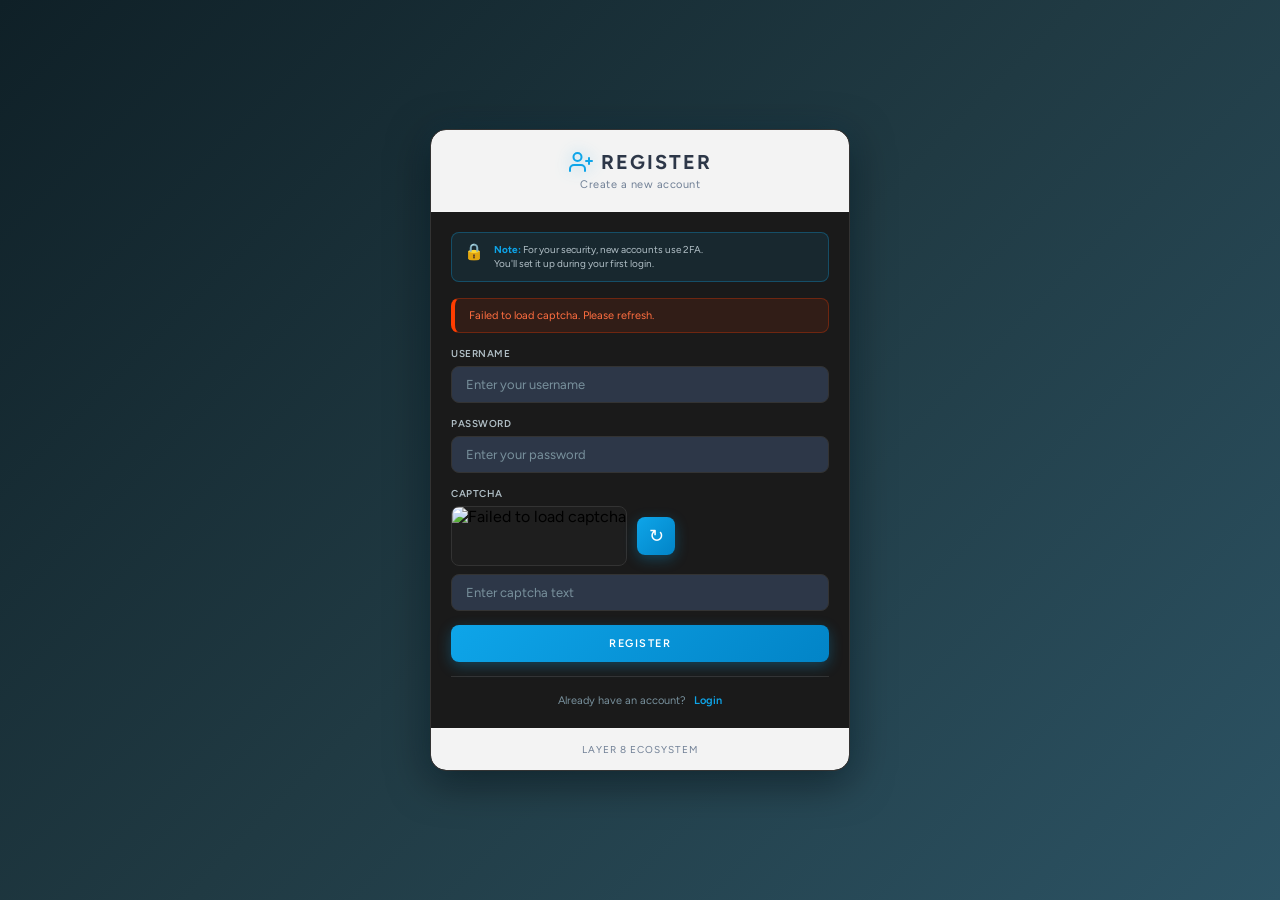
==== register/index.html @ 0bbd63fc "Copy library to its own repo" ====
<!--
© 2025 Sharon Aicler (saichler@gmail.com)

Layer 8 Ecosystem is licensed under the Apache License, Version 2.0.
You may obtain a copy of the License at:

    http://www.apache.org/licenses/LICENSE-2.0

Unless required by applicable law or agreed to in writing, software
distributed under the License is distributed on an "AS IS" BASIS,
WITHOUT WARRANTIES OR CONDITIONS OF ANY KIND, either express or implied.
See the License for the specific language governing permissions and
limitations under the License.
-->
<!DOCTYPE html>
<html lang="en">
<head>
    <meta charset="UTF-8">
    <meta name="viewport" content="width=device-width, initial-scale=1.0">
    <title>Register - ERP by Layer 8</title>
    <link rel="stylesheet" href="layer8d-register.css">
</head>
<body>
    <div class="layer8d-register-container">
        <div class="layer8d-register-card">
            <!-- Header with App Logo and Title -->
            <div class="layer8d-register-header">
                <img src="/l8ui/login/logo.gif" alt="Application Logo" class="app-logo" onerror="this.style.display='none'">
                <div class="title-with-icon">
                    <svg class="title-icon" viewBox="0 0 24 24" fill="none" stroke="white" stroke-width="2" stroke-linecap="round" stroke-linejoin="round">
                        <path d="M16 21v-2a4 4 0 0 0-4-4H5a4 4 0 0 0-4 4v2"></path>
                        <circle cx="8.5" cy="7" r="4"></circle>
                        <line x1="20" y1="8" x2="20" y2="14"></line>
                        <line x1="23" y1="11" x2="17" y2="11"></line>
                    </svg>
                    <h1 class="app-title">Register</h1>
                </div>
                <p class="app-description">Create a new account</p>
            </div>

            <!-- Register Form Section -->
            <div class="layer8d-register-form">
                <!-- 2FA Notice -->
                <div class="layer8d-tfa-notice">
                    <span class="layer8d-tfa-notice-icon">&#128274;</span>
                    <div class="layer8d-tfa-notice-text">
                        <strong>Note:</strong> For your security, new accounts use 2FA.<br>
                        You'll set it up during your first login.
                    </div>
                </div>

                <!-- Error/Success Message -->
                <div id="message" class="message"></div>

                <form id="register-form">
                    <div class="form-group">
                        <label for="user">Username</label>
                        <input type="text" id="user" name="user" placeholder="Enter your username" autocomplete="username" required>
                    </div>
                    <div class="form-group">
                        <label for="password">Password</label>
                        <input type="password" id="password" name="password" placeholder="Enter your password" autocomplete="new-password" required>
                    </div>
                    <div class="form-group">
                        <label for="captcha">Captcha</label>
                        <div class="layer8d-captcha-container">
                            <img id="captcha-image" alt="Captcha" src="">
                            <button type="button" id="refresh-captcha" class="layer8d-btn-refresh" title="Refresh Captcha">&#8635;</button>
                        </div>
                        <input type="text" id="captcha" name="captcha" placeholder="Enter captcha text" autocomplete="off" required>
                    </div>
                    <button type="submit" id="register-btn" class="layer8d-btn-register">
                        <span id="btn-spinner" class="spinner" style="display: none;"></span>
                        <span id="btn-text">Register</span>
                    </button>
                </form>

                <div class="layer8d-login-link">
                    <span>Already have an account?</span>
                    <a href="/l8ui/login/">Login</a>
                </div>
            </div>

            <!-- Footer with Layer 8 Branding -->
            <div class="layer8d-register-footer">
                <div class="ecosystem-branding">
                    <img src="/l8ui/login/Layer8Logo.gif" alt="Layer 8" class="ecosystem-logo" onerror="this.style.display='none'">
                    <span class="ecosystem-text">Layer 8 Ecosystem</span>
                </div>
            </div>
        </div>
    </div>

    <script src="layer8d-register.js"></script>
</body>
</html>
---- register/layer8d-register.css ----
/*
© 2025 Sharon Aicler (saichler@gmail.com)

Layer 8 Ecosystem is licensed under the Apache License, Version 2.0.
You may obtain a copy of the License at:

    http://www.apache.org/licenses/LICENSE-2.0

Unless required by applicable law or agreed to in writing, software
distributed under the License is distributed on an "AS IS" BASIS,
WITHOUT WARRANTIES OR CONDITIONS OF ANY KIND, either express or implied.
See the License for the specific language governing permissions and
limitations under the License.
*/
/* ERP by Layer 8 - Register Page Styles */
/* Aligned with NOC Dark Theme */

/* ============================================ */
/* FIGTREE FONT FACES */
/* ============================================ */

@font-face {
    font-family: 'Figtree';
    src: url('../font/static/Figtree-Regular.ttf') format('truetype');
    font-weight: 400;
    font-style: normal;
    font-display: swap;
}

@font-face {
    font-family: 'Figtree';
    src: url('../font/static/Figtree-Medium.ttf') format('truetype');
    font-weight: 500;
    font-style: normal;
    font-display: swap;
}

@font-face {
    font-family: 'Figtree';
    src: url('../font/static/Figtree-SemiBold.ttf') format('truetype');
    font-weight: 600;
    font-style: normal;
    font-display: swap;
}

@font-face {
    font-family: 'Figtree';
    src: url('../font/static/Figtree-Bold.ttf') format('truetype');
    font-weight: 700;
    font-style: normal;
    font-display: swap;
}

:root {
    /* Primary Colors - True NOC Dark Theme */
    --noc-black: #000000;
    --noc-dark: #0a0a0a;
    --noc-charcoal: #121212;
    --noc-slate: #1a1a1a;
    --noc-gray: #1e1e1e;

    /* Accent Colors */
    --noc-cyan: #0ea5e9;
    --noc-cyan-dark: #0284c7;
    --noc-green: #00c853;

    /* Text Colors */
    --text-primary: #ffffff;
    --text-secondary: #b0bec5;
    --text-muted: #78909c;

    /* Background Colors */
    --bg-primary: #000000;
    --bg-secondary: #0a0a0a;
    --bg-card: #1a1a1a;
    --bg-elevated: #1e1e1e;
    --bg-input: #2d3748;

    /* Border Colors */
    --border-subtle: #212121;
    --border-default: #2a2a2a;
    --border-emphasis: #333333;
}

* {
    margin: 0;
    padding: 0;
    box-sizing: border-box;
}

body {
    font-family: 'Figtree', -apple-system, BlinkMacSystemFont, 'Segoe UI', Roboto, sans-serif;
    background: linear-gradient(135deg, #0f2027 0%, #203a43 50%, #2c5364 100%);
    background-attachment: fixed;
    min-height: 100vh;
    display: flex;
    align-items: center;
    justify-content: center;
    padding: 10px;
}

.layer8d-register-container {
    width: 100%;
    max-width: 420px;
}

/* Register Card - Dark Theme */
.layer8d-register-card {
    background: rgba(26, 26, 26, 0.95);
    backdrop-filter: blur(20px);
    border-radius: 16px;
    box-shadow: 0 10px 40px rgba(0, 0, 0, 0.5), 0 0 30px rgba(14, 165, 233, 0.1);
    overflow: hidden;
    border: 1px solid var(--border-emphasis);
}

/* Header Section - White like main app */
.layer8d-register-header {
    background: rgba(255, 255, 255, 0.95);
    backdrop-filter: blur(20px);
    padding: 20px;
    text-align: center;
    border-bottom: 1px solid rgba(255, 255, 255, 0.2);
}

.app-logo {
    max-width: 60px;
    max-height: 60px;
    margin-bottom: 10px;
    border-radius: 10px;
    box-shadow: 0 4px 12px rgba(0, 0, 0, 0.2);
    filter: drop-shadow(0 0 10px rgba(21, 101, 192, 0.4));
}

.title-with-icon {
    display: flex;
    align-items: center;
    justify-content: center;
    gap: 8px;
    margin-bottom: 4px;
}

.title-icon {
    width: 24px;
    height: 24px;
    stroke: var(--noc-cyan);
    animation: iconPulse 2s ease-in-out infinite;
    filter: drop-shadow(0 0 8px rgba(14, 165, 233, 0.4));
}

@keyframes iconPulse {
    0%, 100% {
        transform: scale(1);
        filter: drop-shadow(0 0 8px rgba(14, 165, 233, 0.4));
    }
    50% {
        transform: scale(1.1);
        filter: drop-shadow(0 0 12px rgba(14, 165, 233, 0.7));
    }
}

.app-title {
    color: #2d3748;
    font-size: 20px;
    font-weight: 700;
    text-transform: uppercase;
    letter-spacing: 2px;
    margin-bottom: 0;
    font-family: 'Figtree', sans-serif;
}

.app-description {
    color: #718096;
    font-size: 11px;
    font-weight: 400;
    letter-spacing: 0.5px;
}

/* Form Section - Dark Theme */
.layer8d-register-form {
    padding: 20px;
    background: var(--bg-card);
}

/* 2FA Notice */
.layer8d-tfa-notice {
    display: flex;
    align-items: flex-start;
    gap: 10px;
    padding: 10px 12px;
    background: rgba(14, 165, 233, 0.1);
    border: 1px solid rgba(14, 165, 233, 0.3);
    border-radius: 8px;
    margin-bottom: 16px;
}

.layer8d-tfa-notice-icon {
    font-size: 16px;
    line-height: 1;
    flex-shrink: 0;
    margin-top: 1px;
}

.layer8d-tfa-notice-text {
    font-size: 10px;
    color: var(--text-secondary);
    line-height: 1.4;
}

.layer8d-tfa-notice-text strong {
    color: var(--noc-cyan);
}

.form-group {
    margin-bottom: 14px;
}

.form-group label {
    display: block;
    margin-bottom: 6px;
    font-weight: 600;
    color: var(--text-secondary);
    font-size: 10px;
    text-transform: uppercase;
    letter-spacing: 0.5px;
}

.form-group input {
    width: 100%;
    padding: 10px 14px;
    border: 1px solid var(--border-emphasis);
    border-radius: 8px;
    font-size: 13px;
    font-family: 'Figtree', sans-serif;
    transition: all 0.2s ease;
    background: var(--bg-input);
    color: var(--text-primary);
}

.form-group input:focus {
    outline: none;
    border-color: var(--noc-cyan);
    box-shadow: 0 0 0 3px rgba(14, 165, 233, 0.2);
    background: var(--bg-elevated);
}

.form-group input::placeholder {
    color: var(--text-muted);
}

/* Captcha Container */
.layer8d-captcha-container {
    display: flex;
    align-items: center;
    gap: 10px;
    margin-bottom: 8px;
}

#captcha-image {
    border: 1px solid var(--border-emphasis);
    border-radius: 8px;
    height: 60px;
    background: var(--bg-elevated);
}

.layer8d-btn-refresh {
    background: linear-gradient(135deg, var(--noc-cyan) 0%, var(--noc-cyan-dark) 100%);
    color: white;
    border: none;
    border-radius: 8px;
    width: 38px;
    height: 38px;
    font-size: 18px;
    cursor: pointer;
    transition: all 0.3s ease;
    box-shadow: 0 4px 14px rgba(14, 165, 233, 0.3);
}

.layer8d-btn-refresh:hover {
    transform: translateY(-2px);
    box-shadow: 0 8px 25px rgba(14, 165, 233, 0.4);
}

.layer8d-btn-refresh:active {
    transform: translateY(0);
}

/* Register Button */
.layer8d-btn-register {
    width: 100%;
    padding: 12px 20px;
    border: none;
    border-radius: 8px;
    cursor: pointer;
    font-size: 11px;
    font-weight: 600;
    text-transform: uppercase;
    letter-spacing: 1.5px;
    transition: all 0.3s ease;
    font-family: 'Figtree', sans-serif;
    background: linear-gradient(135deg, var(--noc-cyan) 0%, var(--noc-cyan-dark) 100%);
    color: white;
    box-shadow: 0 4px 14px rgba(14, 165, 233, 0.3);
}

.layer8d-btn-register:hover {
    transform: translateY(-2px);
    box-shadow: 0 8px 25px rgba(14, 165, 233, 0.4);
    background: linear-gradient(135deg, var(--noc-cyan-dark) 0%, var(--noc-cyan) 100%);
}

.layer8d-btn-register:active {
    transform: translateY(0);
}

.layer8d-btn-register:disabled {
    opacity: 0.6;
    cursor: not-allowed;
    transform: none;
}

/* Message */
.message {
    border-radius: 8px;
    padding: 10px 14px;
    margin-bottom: 14px;
    display: none;
    font-size: 11px;
}

.message.success {
    display: block;
    background: rgba(0, 200, 83, 0.1);
    border: 1px solid rgba(0, 200, 83, 0.3);
    border-left: 4px solid var(--noc-green);
    color: var(--noc-green);
}

.message.error {
    display: block;
    background: rgba(255, 61, 0, 0.1);
    border: 1px solid rgba(255, 61, 0, 0.3);
    border-left: 4px solid #ff3d00;
    color: #ff6e40;
    animation: shake 0.4s ease-in-out;
}

@keyframes shake {
    0%, 100% { transform: translateX(0); }
    25% { transform: translateX(-5px); }
    75% { transform: translateX(5px); }
}

/* Login Link */
.layer8d-login-link {
    text-align: center;
    margin-top: 14px;
    padding-top: 12px;
    border-top: 1px solid var(--border-emphasis);
}

.layer8d-login-link span {
    font-size: 11px;
    color: var(--text-muted);
}

.layer8d-login-link a {
    color: var(--noc-cyan);
    font-size: 11px;
    font-weight: 600;
    text-decoration: none;
    margin-left: 4px;
}

.layer8d-login-link a:hover {
    text-decoration: underline;
}

/* Footer Section - Light like main app header */
.layer8d-register-footer {
    padding: 14px 20px;
    background: rgba(255, 255, 255, 0.95);
    backdrop-filter: blur(20px);
    border-top: 1px solid rgba(255, 255, 255, 0.2);
    text-align: center;
}

.ecosystem-branding {
    display: flex;
    align-items: center;
    justify-content: center;
    gap: 10px;
}

.ecosystem-logo {
    height: 24px;
    opacity: 0.8;
}

.ecosystem-text {
    font-size: 10px;
    color: #718096;
    text-transform: uppercase;
    letter-spacing: 1px;
}

/* Loading Spinner */
.spinner {
    display: inline-block;
    width: 16px;
    height: 16px;
    border: 2px solid rgba(255, 255, 255, 0.3);
    border-radius: 50%;
    border-top-color: white;
    animation: spin 0.8s linear infinite;
    margin-right: 8px;
    vertical-align: middle;
}

@keyframes spin {
    to { transform: rotate(360deg); }
}

/* Responsive */
@media (max-width: 480px) {
    .layer8d-register-header {
        padding: 24px 20px;
    }

    .layer8d-register-form {
        padding: 24px 20px;
    }

    .app-title {
        font-size: 18px;
    }

    .app-logo {
        max-width: 64px;
        max-height: 64px;
    }

    .layer8d-captcha-container {
        flex-direction: column;
        align-items: stretch;
    }

    #captcha-image {
        width: 100%;
        height: auto;
    }

    .layer8d-btn-refresh {
        width: 100%;
    }
}

/* Scrollbar Styles */
::-webkit-scrollbar {
    width: 10px;
    height: 10px;
}

::-webkit-scrollbar-track {
    background: var(--bg-card);
    border-left: 1px solid var(--border-emphasis);
}

::-webkit-scrollbar-thumb {
    background: var(--border-emphasis);
    border-radius: 5px;
}

::-webkit-scrollbar-thumb:hover {
    background: var(--noc-cyan);
}
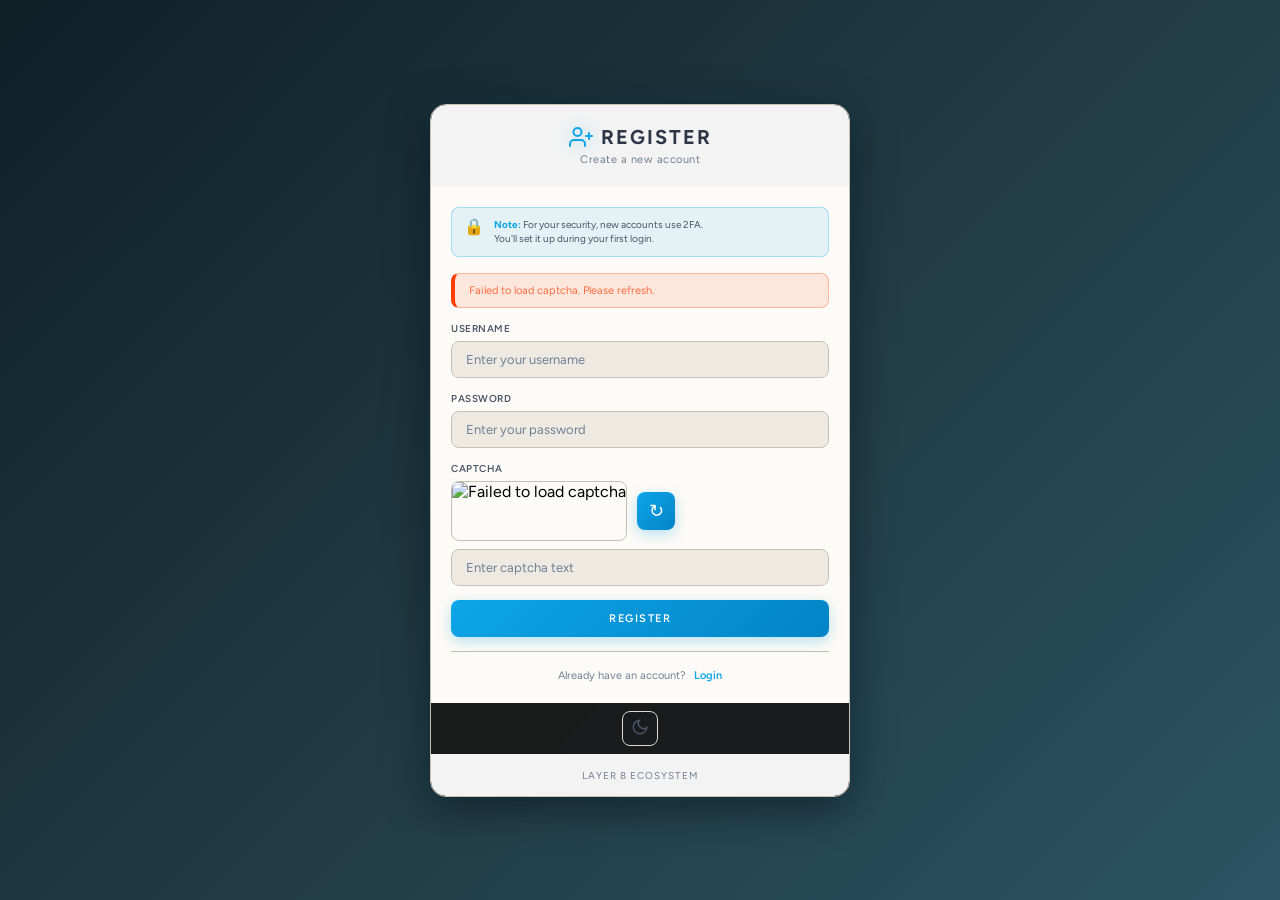
==== commit f6f87a56: "Add themes" ====
--- a/register/index.html
+++ b/register/index.html
@@ -18,6 +18,9 @@
     <meta charset="UTF-8">
     <meta name="viewport" content="width=device-width, initial-scale=1.0">
     <title>Register - ERP by Layer 8</title>
+    <!-- Theme (tokens first, then fonts + shared classes) -->
+    <link rel="stylesheet" href="../shared/layer8d-theme-tokens.css">
+    <link rel="stylesheet" href="../shared/layer8d-theme.css">
     <link rel="stylesheet" href="layer8d-register.css">
 </head>
 <body>
@@ -81,6 +84,13 @@
                 </div>
             </div>
 
+            <!-- Theme Toggle -->
+            <div style="text-align: center; padding: 8px;">
+                <button class="layer8d-theme-toggle" onclick="Layer8DThemeSwitcher.toggle()" aria-label="Switch to dark mode" style="background: none; border: 1px solid var(--layer8d-border); border-radius: var(--layer8d-radius-md); padding: 6px 8px; cursor: pointer; color: var(--layer8d-text-medium); transition: all 0.2s;">
+                    <svg width="18" height="18" viewBox="0 0 24 24" fill="none" stroke="currentColor" stroke-width="2"><path d="M21 12.79A9 9 0 1 1 11.21 3 7 7 0 0 0 21 12.79z"/></svg>
+                </button>
+            </div>
+
             <!-- Footer with Layer 8 Branding -->
             <div class="layer8d-register-footer">
                 <div class="ecosystem-branding">
@@ -91,6 +101,10 @@
         </div>
     </div>
 
+    <!-- Theme Switcher (load before other scripts) -->
+    <script src="../shared/layer8d-theme-switcher.js"></script>
+    <script>Layer8DThemeSwitcher.init();</script>
+
     <script src="layer8d-register.js"></script>
 </body>
 </html>
--- a/shared/layer8d-theme-tokens.css
+++ b/shared/layer8d-theme-tokens.css
@@ -0,0 +1,228 @@
+/*
+© 2025 Sharon Aicler (saichler@gmail.com)
+
+Layer 8 Ecosystem is licensed under the Apache License, Version 2.0.
+You may obtain a copy of the License at:
+
+    http://www.apache.org/licenses/LICENSE-2.0
+
+Unless required by applicable law or agreed to in writing, software
+distributed under the License is distributed on an "AS IS" BASIS,
+WITHOUT WARRANTIES OR CONDITIONS OF ANY KIND, either express or implied.
+See the License for the specific language governing permissions and
+limitations under the License.
+*/
+
+/*
+ * Layer8 Theme Token Contract
+ * ============================
+ * Every theme MUST define values for all tokens listed below.
+ * Custom themes are added as [data-theme="xxx"] blocks in this file
+ * or in separate CSS files (e.g., layer8d-theme-ocean.css).
+ *
+ * Color Tokens (theme-dependent — MUST be overridden per theme):
+ *   --layer8d-primary          Accent color (buttons, links, focus)
+ *   --layer8d-primary-dark     Accent hover/active state
+ *   --layer8d-primary-light    Accent subtle backgrounds
+ *   --layer8d-bg-white         Page/card background
+ *   --layer8d-bg-light         Secondary background
+ *   --layer8d-bg-input         Input field background
+ *   --layer8d-bg-card          Elevated card background
+ *   --layer8d-bg-hover         Hover state background
+ *   --layer8d-text-dark        Primary text
+ *   --layer8d-text-medium      Secondary text
+ *   --layer8d-text-muted       Tertiary/disabled text
+ *   --layer8d-text-light       Placeholder text
+ *   --layer8d-border           Default borders
+ *   --layer8d-border-dark      Emphasis borders
+ *   --layer8d-shadow-sm        Subtle shadow
+ *   --layer8d-shadow-md        Medium shadow
+ *   --layer8d-shadow-lg        Elevated shadow
+ *   --layer8d-focus-ring       Focus indicator ring
+ *   --layer8d-success          Success/positive status
+ *   --layer8d-success-bg       Success background tint
+ *   --layer8d-warning          Warning status
+ *   --layer8d-warning-bg       Warning background tint
+ *   --layer8d-error            Error/negative status
+ *   --layer8d-error-bg         Error background tint
+ *   --layer8d-info             Info status
+ *   --layer8d-info-bg          Info background tint
+ *   --layer8d-green-light-bg   Semantic green light bg
+ *   --layer8d-green-light-text Semantic green light text
+ *   --layer8d-green-bg         Semantic green bg
+ *   --layer8d-green-text       Semantic green text
+ *   --layer8d-red-bg           Semantic red bg
+ *   --layer8d-red-text         Semantic red text
+ *   --layer8d-yellow-bg        Semantic yellow bg
+ *   --layer8d-yellow-text      Semantic yellow text
+ *   --layer8d-orange-bg        Semantic orange bg
+ *   --layer8d-orange-text      Semantic orange text
+ *   --layer8d-blue-bg          Semantic blue bg
+ *   --layer8d-blue-text        Semantic blue text
+ *   --layer8d-indigo-bg        Semantic indigo bg
+ *   --layer8d-indigo-text      Semantic indigo text
+ *   --layer8d-gray-bg          Semantic gray bg
+ *   --layer8d-gray-text        Semantic gray text
+ *   --layer8d-gray-light-bg    Semantic gray light bg
+ *   --layer8d-gray-light-text  Semantic gray light text
+ *
+ * Layout Tokens (typically same across themes):
+ *   --layer8d-font-family      Primary font stack
+ *   --layer8d-font-mono        Monospace font stack
+ *   --layer8d-font-weight-*    Font weight scale (normal, medium, semibold)
+ *   --layer8d-font-xs/sm/base/lg/xl  Font size scale
+ *   --layer8d-space-xs/sm/md/lg/xl   Spacing scale (8px baseline)
+ *   --layer8d-radius-sm/md/lg  Border radius scale
+ */
+
+/* ============================================ */
+/* LIGHT THEME (default)                        */
+/* ============================================ */
+
+:root {
+    /* Primary Colors */
+    --layer8d-primary: #0ea5e9;
+    --layer8d-primary-dark: #0284c7;
+    --layer8d-primary-light: #7dd3fc;
+
+    /* Text Colors */
+    --layer8d-text-dark: #2d3748;
+    --layer8d-text-medium: #4a5568;
+    --layer8d-text-muted: #718096;
+    --layer8d-text-light: #a0aec0;
+
+    /* Background Colors */
+    --layer8d-bg-white: #fcfbf8;
+    --layer8d-bg-light: #f4f1ea;
+    --layer8d-bg-input: #efeae1;
+    --layer8d-bg-card: #fdfbf7;
+    --layer8d-bg-hover: #ece6dc;
+
+    /* Border Colors */
+    --layer8d-border: #ddd7ce;
+    --layer8d-border-dark: #c8c0b4;
+
+    /* Status Colors - Core */
+    --layer8d-success: #22c55e;
+    --layer8d-success-bg: rgba(34, 197, 94, 0.1);
+    --layer8d-warning: #f59e0b;
+    --layer8d-warning-bg: rgba(245, 158, 11, 0.1);
+    --layer8d-error: #ef4444;
+    --layer8d-error-bg: rgba(239, 68, 68, 0.1);
+    --layer8d-info: #3b82f6;
+    --layer8d-info-bg: rgba(14, 165, 233, 0.08);
+
+    /* Semantic Status Colors - Tailwind Palette */
+    --layer8d-green-light-bg: #bbf7d0;
+    --layer8d-green-light-text: #166534;
+    --layer8d-green-bg: #d1fae5;
+    --layer8d-green-text: #065f46;
+    --layer8d-red-bg: #fecaca;
+    --layer8d-red-text: #991b1b;
+    --layer8d-yellow-bg: #fef3c7;
+    --layer8d-yellow-text: #92400e;
+    --layer8d-orange-bg: #fed7aa;
+    --layer8d-orange-text: #9a3412;
+    --layer8d-blue-bg: #efe8dd;
+    --layer8d-blue-text: #7c5f3f;
+    --layer8d-indigo-bg: #e0e7ff;
+    --layer8d-indigo-text: #3730a3;
+    --layer8d-gray-bg: #e5e7eb;
+    --layer8d-gray-text: #374151;
+    --layer8d-gray-light-bg: #f3f4f6;
+    --layer8d-gray-light-text: #6b7280;
+
+    /* Typography */
+    --layer8d-font-family: 'Figtree', -apple-system, BlinkMacSystemFont, 'Segoe UI', Roboto, 'Helvetica Neue', Arial, sans-serif;
+    --layer8d-font-mono: 'SF Mono', 'Monaco', 'Consolas', monospace;
+    --layer8d-font-weight-normal: 400;
+    --layer8d-font-weight-medium: 500;
+    --layer8d-font-weight-semibold: 600;
+    --layer8d-font-xs: 11px;
+    --layer8d-font-sm: 12px;
+    --layer8d-font-base: 14px;
+    --layer8d-font-lg: 16px;
+    --layer8d-font-xl: 18px;
+
+    /* Spacing (8px baseline) */
+    --layer8d-space-xs: 4px;
+    --layer8d-space-sm: 8px;
+    --layer8d-space-md: 16px;
+    --layer8d-space-lg: 24px;
+    --layer8d-space-xl: 32px;
+
+    /* Border Radius */
+    --layer8d-radius-sm: 4px;
+    --layer8d-radius-md: 8px;
+    --layer8d-radius-lg: 12px;
+
+    /* Shadows */
+    --layer8d-shadow-sm: 0 1px 2px rgba(0, 0, 0, 0.05);
+    --layer8d-shadow-md: 0 4px 6px rgba(0, 0, 0, 0.1);
+    --layer8d-shadow-lg: 0 10px 15px rgba(0, 0, 0, 0.1);
+
+    /* Focus Ring */
+    --layer8d-focus-ring: 0 0 0 3px rgba(14, 165, 233, 0.15);
+}
+
+/* ============================================ */
+/* DARK THEME                                   */
+/* ============================================ */
+
+[data-theme="dark"] {
+    /* Backgrounds */
+    --layer8d-bg-white: #0f172a;
+    --layer8d-bg-light: #1e293b;
+    --layer8d-bg-input: #334155;
+    --layer8d-bg-card: #1e293b;
+    --layer8d-bg-hover: #334155;
+
+    /* Text */
+    --layer8d-text-dark: #f1f5f9;
+    --layer8d-text-medium: #94a3b8;
+    --layer8d-text-muted: #64748b;
+    --layer8d-text-light: #64748b;
+
+    /* Borders */
+    --layer8d-border: #334155;
+    --layer8d-border-dark: #475569;
+
+    /* Shadows (stronger for dark backgrounds) */
+    --layer8d-shadow-sm: 0 1px 2px rgba(0, 0, 0, 0.3);
+    --layer8d-shadow-md: 0 4px 6px rgba(0, 0, 0, 0.4);
+    --layer8d-shadow-lg: 0 10px 15px rgba(0, 0, 0, 0.4);
+
+    /* Focus Ring (brighter for dark backgrounds) */
+    --layer8d-focus-ring: 0 0 0 3px rgba(14, 165, 233, 0.3);
+
+    /* Status backgrounds (higher opacity for dark backgrounds) */
+    --layer8d-success-bg: rgba(34, 197, 94, 0.15);
+    --layer8d-warning-bg: rgba(245, 158, 11, 0.15);
+    --layer8d-error-bg: rgba(239, 68, 68, 0.15);
+    --layer8d-info-bg: rgba(14, 165, 233, 0.12);
+
+    /* Semantic Status Colors (adjusted for dark background contrast) */
+    --layer8d-green-light-bg: rgba(34, 197, 94, 0.2);
+    --layer8d-green-light-text: #86efac;
+    --layer8d-green-bg: rgba(34, 197, 94, 0.15);
+    --layer8d-green-text: #6ee7b7;
+    --layer8d-red-bg: rgba(239, 68, 68, 0.2);
+    --layer8d-red-text: #fca5a5;
+    --layer8d-yellow-bg: rgba(245, 158, 11, 0.2);
+    --layer8d-yellow-text: #fcd34d;
+    --layer8d-orange-bg: rgba(249, 115, 22, 0.2);
+    --layer8d-orange-text: #fdba74;
+    --layer8d-blue-bg: rgba(59, 130, 246, 0.15);
+    --layer8d-blue-text: #93c5fd;
+    --layer8d-indigo-bg: rgba(99, 102, 241, 0.2);
+    --layer8d-indigo-text: #a5b4fc;
+    --layer8d-gray-bg: rgba(107, 114, 128, 0.2);
+    --layer8d-gray-text: #d1d5db;
+    --layer8d-gray-light-bg: rgba(107, 114, 128, 0.1);
+    --layer8d-gray-light-text: #9ca3af;
+}
+
+/* Future themes go here or in separate files:
+   [data-theme="ocean"] { ... }
+   [data-theme="sunset"] { ... }
+*/
--- a/shared/layer8d-theme.css
+++ b/shared/layer8d-theme.css
@@ -0,0 +1,357 @@
+/*
+© 2025 Sharon Aicler (saichler@gmail.com)
+
+Layer 8 Ecosystem is licensed under the Apache License, Version 2.0.
+You may obtain a copy of the License at:
+
+    http://www.apache.org/licenses/LICENSE-2.0
+
+Unless required by applicable law or agreed to in writing, software
+distributed under the License is distributed on an "AS IS" BASIS,
+WITHOUT WARRANTIES OR CONDITIONS OF ANY KIND, either express or implied.
+See the License for the specific language governing permissions and
+limitations under the License.
+*/
+/**
+ * ERP Shared Theme
+ * CSS variables and base styles for consistent look & feel
+ */
+
+/* ============================================ */
+/* FIGTREE FONT FACES */
+/* ============================================ */
+
+@font-face {
+    font-family: 'Figtree';
+    src: url('../font/static/Figtree-Regular.ttf') format('truetype');
+    font-weight: 400;
+    font-style: normal;
+    font-display: swap;
+}
+
+@font-face {
+    font-family: 'Figtree';
+    src: url('../font/static/Figtree-Medium.ttf') format('truetype');
+    font-weight: 500;
+    font-style: normal;
+    font-display: swap;
+}
+
+@font-face {
+    font-family: 'Figtree';
+    src: url('../font/static/Figtree-SemiBold.ttf') format('truetype');
+    font-weight: 600;
+    font-style: normal;
+    font-display: swap;
+}
+
+@font-face {
+    font-family: 'Figtree';
+    src: url('../font/static/Figtree-Bold.ttf') format('truetype');
+    font-weight: 700;
+    font-style: normal;
+    font-display: swap;
+}
+
+/* ============================================ */
+/* UNIVERSAL RESET */
+/* ============================================ */
+
+* {
+    margin: 0;
+    padding: 0;
+    box-sizing: border-box;
+}
+
+/* ============================================ */
+/* CSS VARIABLES                                */
+/* Token definitions are in layer8d-theme-tokens.css */
+/* This file defines bridge aliases + shared classes */
+/* ============================================ */
+
+:root {
+    /* ============================================ */
+    /* BRIDGE ALIASES                               */
+    /* Old variable names → canonical tokens.       */
+    /* Dark mode works automatically via aliases.   */
+    /* Do NOT remove — consumed by l8ui mobile CSS, */
+    /* login, register, and project-specific files. */
+    /* ============================================ */
+
+    /* View component aliases */
+    --accent-color: var(--layer8d-primary);
+    --accent-bg: rgba(160, 136, 115, 0.10);
+    --border-color: var(--layer8d-border);
+
+    /* --noc-* aliases (login, register, scrollbar) */
+    --noc-cyan: var(--layer8d-primary);
+    --noc-cyan-dark: var(--layer8d-primary-dark);
+    --noc-green: var(--layer8d-success);
+    --noc-charcoal: var(--layer8d-bg-input);
+
+    /* --text-* aliases (login, register, mobile, portal) */
+    --text-primary: var(--layer8d-text-dark);
+    --text-secondary: var(--layer8d-text-medium);
+    --text-muted: var(--layer8d-text-muted);
+    --text-light: var(--layer8d-text-light);
+    --text-tertiary: var(--layer8d-text-light);
+    --text-dim: var(--layer8d-text-light);
+
+    /* --bg-* aliases (login, register, mobile) */
+    --bg-primary: var(--layer8d-bg-white);
+    --bg-secondary: var(--layer8d-bg-light);
+    --bg-tertiary: var(--layer8d-bg-input);
+    --bg-card: var(--layer8d-bg-card);
+    --bg-elevated: var(--layer8d-bg-card);
+    --bg-input: var(--layer8d-bg-input);
+
+    /* --border-* aliases (login, register, mobile, popup) */
+    --border: var(--layer8d-border);
+    --border-subtle: var(--layer8d-border);
+    --border-default: var(--layer8d-border-dark);
+    --border-emphasis: var(--layer8d-border-dark);
+    --border-light: var(--layer8d-border);
+    --popup-border: var(--layer8d-border-dark);
+
+    /* --shadow-* aliases */
+    --shadow-sm: var(--layer8d-shadow-sm);
+    --shadow-md: var(--layer8d-shadow-md);
+    --shadow-lg: var(--layer8d-shadow-lg);
+
+    /* --primary aliases (mobile datepicker, reference picker) */
+    --primary: var(--layer8d-primary);
+    --primary-dark: var(--layer8d-primary-dark);
+
+    /* --surface-* aliases (mobile datepicker, reference picker) */
+    --surface-elevated: var(--layer8d-bg-card);
+
+    /* --status-* aliases (mobile components) */
+    --status-active: var(--layer8d-success);
+    --status-active-bg: var(--layer8d-success-bg);
+    --status-pending: var(--layer8d-warning);
+    --status-pending-bg: var(--layer8d-warning-bg);
+    --status-terminated: var(--layer8d-error);
+    --status-terminated-bg: var(--layer8d-error-bg);
+    --status-info: var(--layer8d-info);
+    --status-info-bg: var(--layer8d-info-bg);
+    --status-inactive: var(--layer8d-text-muted);
+    --status-inactive-bg: var(--layer8d-gray-light-bg);
+}
+
+/* Dark mode bridge override (non-token aliases) */
+[data-theme="dark"] {
+    --accent-bg: rgba(160, 136, 115, 0.14);
+}
+
+/* ============================================ */
+/* STATUS BADGES */
+/* ============================================ */
+
+.layer8d-status {
+    display: inline-block;
+    padding: 4px 10px;
+    border-radius: var(--layer8d-radius-sm);
+    font-size: var(--layer8d-font-xs);
+    font-weight: 600;
+    font-family: var(--layer8d-font-family);
+    text-transform: uppercase;
+    letter-spacing: 0.5px;
+}
+
+.layer8d-status-active {
+    background: var(--layer8d-success-bg);
+    color: var(--layer8d-success);
+}
+
+.layer8d-status-pending {
+    background: var(--layer8d-warning-bg);
+    color: var(--layer8d-warning);
+}
+
+.layer8d-status-inactive {
+    background: rgba(107, 114, 128, 0.1);
+    color: #6b7280;
+}
+
+.layer8d-status-terminated {
+    background: var(--layer8d-error-bg);
+    color: var(--layer8d-error);
+}
+
+.layer8d-status-info {
+    background: var(--layer8d-info-bg);
+    color: var(--layer8d-info);
+}
+
+/* ============================================ */
+/* TAGS */
+/* ============================================ */
+
+.layer8d-tag {
+    display: inline-block;
+    padding: 2px 8px;
+    border-radius: var(--layer8d-radius-sm);
+    font-size: var(--layer8d-font-xs);
+    font-weight: 500;
+    background: var(--layer8d-bg-input);
+    color: var(--layer8d-text-medium);
+}
+
+/* ============================================ */
+/* EMPTY STATE */
+/* ============================================ */
+
+.layer8d-empty {
+    color: var(--layer8d-text-light);
+    font-style: italic;
+}
+
+/* ============================================ */
+/* BUTTONS */
+/* ============================================ */
+
+.layer8d-btn {
+    display: inline-flex;
+    align-items: center;
+    justify-content: center;
+    gap: var(--layer8d-space-sm);
+    padding: 12px 24px;
+    border: none;
+    border-radius: var(--layer8d-radius-md);
+    font-size: 13px;
+    font-weight: var(--layer8d-font-weight-semibold);
+    font-family: var(--layer8d-font-family);
+    cursor: pointer;
+    transition: all 0.2s ease;
+    text-decoration: none;
+}
+
+.layer8d-btn-primary {
+    background: var(--layer8d-primary);
+    color: white;
+    box-shadow: 0 2px 4px rgba(14, 165, 233, 0.2);
+}
+
+.layer8d-btn-primary:hover {
+    background: var(--layer8d-primary-dark);
+    box-shadow: 0 4px 8px rgba(14, 165, 233, 0.25);
+    transform: translateY(-1px);
+}
+
+.layer8d-btn-secondary {
+    background: var(--layer8d-bg-white);
+    color: var(--layer8d-text-medium);
+    border: 1px solid var(--layer8d-border);
+}
+
+.layer8d-btn-secondary:hover {
+    background: var(--layer8d-bg-light);
+    border-color: var(--layer8d-border-dark);
+    color: var(--layer8d-text-dark);
+}
+
+.layer8d-btn-danger {
+    background: var(--layer8d-error);
+    color: white;
+    box-shadow: 0 2px 4px rgba(239, 68, 68, 0.2);
+}
+
+.layer8d-btn-danger:hover {
+    background: #dc2626;
+    box-shadow: 0 4px 8px rgba(239, 68, 68, 0.25);
+    transform: translateY(-1px);
+}
+
+.layer8d-btn-small {
+    padding: 8px 16px;
+    font-size: var(--layer8d-font-sm);
+}
+
+/* ============================================ */
+/* FORM ELEMENTS */
+/* ============================================ */
+
+.layer8d-form-group {
+    margin-bottom: var(--layer8d-space-lg);
+}
+
+.layer8d-form-group:last-child {
+    margin-bottom: 0;
+}
+
+.layer8d-form-label {
+    display: block;
+    margin-bottom: var(--layer8d-space-sm);
+    font-weight: var(--layer8d-font-weight-medium);
+    font-size: 13px;
+    color: var(--layer8d-text-dark);
+    font-family: var(--layer8d-font-family);
+}
+
+.layer8d-form-input,
+.layer8d-form-select,
+.layer8d-form-textarea {
+    width: 100%;
+    padding: 12px 16px;
+    border: 1px solid var(--layer8d-border);
+    border-radius: var(--layer8d-radius-md);
+    font-size: var(--layer8d-font-base);
+    font-family: var(--layer8d-font-family);
+    color: var(--layer8d-text-dark);
+    background: var(--layer8d-bg-white);
+    transition: border-color 0.2s ease, box-shadow 0.2s ease;
+    box-sizing: border-box;
+}
+
+.layer8d-form-input:focus,
+.layer8d-form-select:focus,
+.layer8d-form-textarea:focus {
+    outline: none;
+    border-color: var(--layer8d-primary);
+    box-shadow: var(--layer8d-focus-ring);
+}
+
+.layer8d-form-input:disabled,
+.layer8d-form-select:disabled,
+.layer8d-form-textarea:disabled {
+    background: var(--layer8d-bg-input);
+    color: var(--layer8d-text-muted);
+    cursor: not-allowed;
+}
+
+.layer8d-form-row {
+    display: grid;
+    grid-template-columns: 1fr 1fr;
+    gap: var(--layer8d-space-lg);
+}
+
+/* ============================================ */
+/* CARDS */
+/* ============================================ */
+
+.layer8d-card {
+    background: var(--layer8d-bg-white);
+    border: 1px solid var(--layer8d-border);
+    border-radius: var(--layer8d-radius-lg);
+    padding: var(--layer8d-space-lg);
+}
+
+.layer8d-card-header {
+    font-size: var(--layer8d-font-lg);
+    font-weight: var(--layer8d-font-weight-semibold);
+    font-family: var(--layer8d-font-family);
+    color: var(--layer8d-primary);
+    margin-bottom: var(--layer8d-space-md);
+    padding-bottom: var(--layer8d-space-sm);
+    border-bottom: 1px solid var(--layer8d-border);
+}
+
+/* ============================================ */
+/* RESPONSIVE */
+/* ============================================ */
+
+@media (max-width: 768px) {
+    .layer8d-form-row {
+        grid-template-columns: 1fr;
+    }
+}
--- a/register/layer8d-register.css
+++ b/register/layer8d-register.css
@@ -15,78 +15,7 @@
 /* ERP by Layer 8 - Register Page Styles */
 /* Aligned with NOC Dark Theme */
 
-/* ============================================ */
-/* FIGTREE FONT FACES */
-/* ============================================ */
-
-@font-face {
-    font-family: 'Figtree';
-    src: url('../font/static/Figtree-Regular.ttf') format('truetype');
-    font-weight: 400;
-    font-style: normal;
-    font-display: swap;
-}
-
-@font-face {
-    font-family: 'Figtree';
-    src: url('../font/static/Figtree-Medium.ttf') format('truetype');
-    font-weight: 500;
-    font-style: normal;
-    font-display: swap;
-}
-
-@font-face {
-    font-family: 'Figtree';
-    src: url('../font/static/Figtree-SemiBold.ttf') format('truetype');
-    font-weight: 600;
-    font-style: normal;
-    font-display: swap;
-}
-
-@font-face {
-    font-family: 'Figtree';
-    src: url('../font/static/Figtree-Bold.ttf') format('truetype');
-    font-weight: 700;
-    font-style: normal;
-    font-display: swap;
-}
-
-:root {
-    /* Primary Colors - True NOC Dark Theme */
-    --noc-black: #000000;
-    --noc-dark: #0a0a0a;
-    --noc-charcoal: #121212;
-    --noc-slate: #1a1a1a;
-    --noc-gray: #1e1e1e;
-
-    /* Accent Colors */
-    --noc-cyan: #0ea5e9;
-    --noc-cyan-dark: #0284c7;
-    --noc-green: #00c853;
-
-    /* Text Colors */
-    --text-primary: #ffffff;
-    --text-secondary: #b0bec5;
-    --text-muted: #78909c;
-
-    /* Background Colors */
-    --bg-primary: #000000;
-    --bg-secondary: #0a0a0a;
-    --bg-card: #1a1a1a;
-    --bg-elevated: #1e1e1e;
-    --bg-input: #2d3748;
-
-    /* Border Colors */
-    --border-subtle: #212121;
-    --border-default: #2a2a2a;
-    --border-emphasis: #333333;
-}
-
-* {
-    margin: 0;
-    padding: 0;
-    box-sizing: border-box;
-}
+/* Font-face, reset, and variables defined in ../shared/layer8d-theme.css */
 
 body {
     font-family: 'Figtree', -apple-system, BlinkMacSystemFont, 'Segoe UI', Roboto, sans-serif;
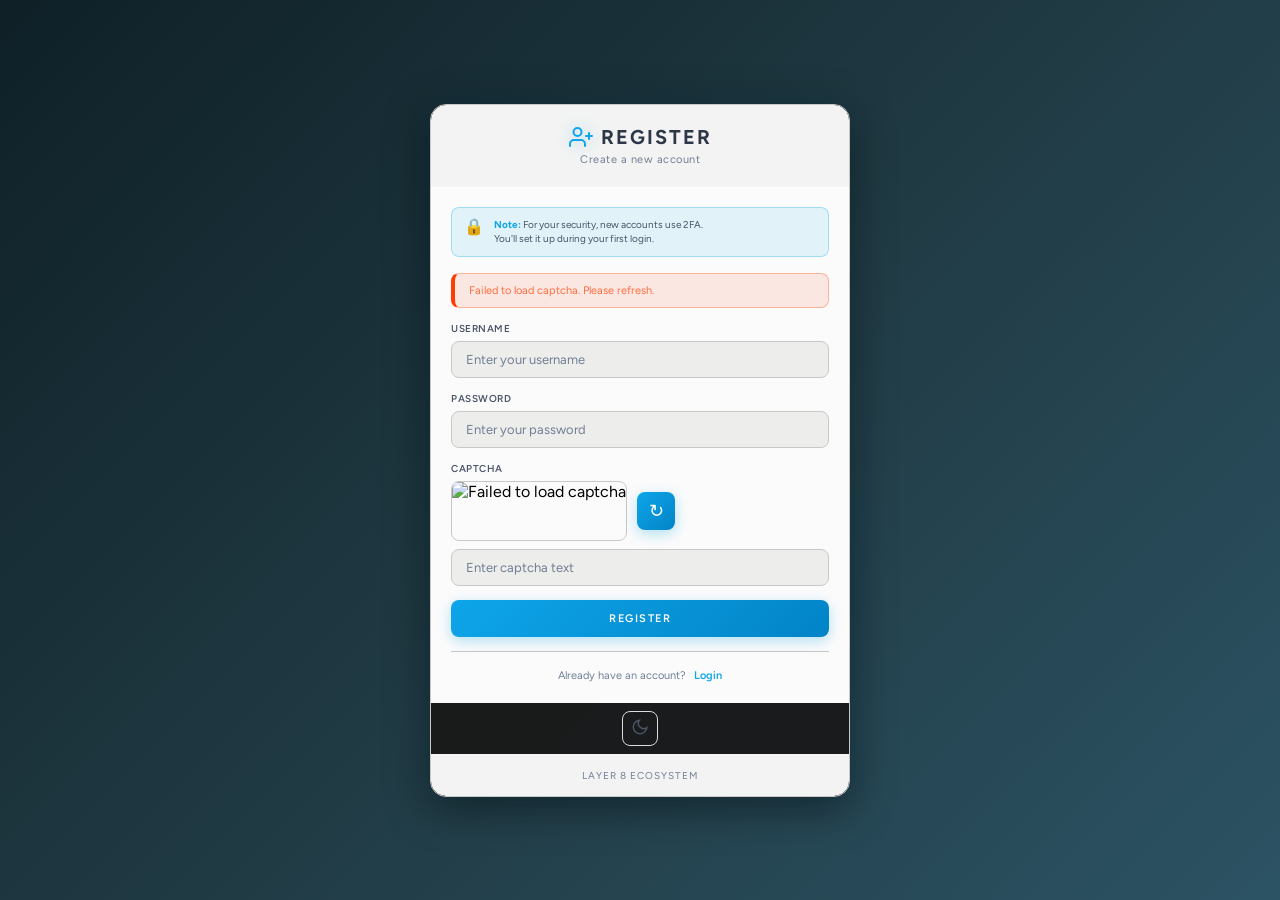
==== commit d2c26d1a: "refactor erp out" ====
--- a/register/index.html
+++ b/register/index.html
@@ -17,7 +17,7 @@
 <head>
     <meta charset="UTF-8">
     <meta name="viewport" content="width=device-width, initial-scale=1.0">
-    <title>Register - ERP by Layer 8</title>
+    <title>Register - Layer 8</title>
     <!-- Theme (tokens first, then fonts + shared classes) -->
     <link rel="stylesheet" href="../shared/layer8d-theme-tokens.css">
     <link rel="stylesheet" href="../shared/layer8d-theme.css">
--- a/shared/layer8d-theme-tokens.css
+++ b/shared/layer8d-theme-tokens.css
@@ -87,20 +87,25 @@
 
     /* Text Colors */
     --layer8d-text-dark: #2d3748;
+    --layer8d-text-label: #2d3748;
     --layer8d-text-medium: #4a5568;
     --layer8d-text-muted: #718096;
     --layer8d-text-light: #a0aec0;
 
     /* Background Colors */
-    --layer8d-bg-white: #fcfbf8;
-    --layer8d-bg-light: #f4f1ea;
-    --layer8d-bg-input: #efeae1;
-    --layer8d-bg-card: #fdfbf7;
-    --layer8d-bg-hover: #ece6dc;
+    --layer8d-bg-white: #fafafa;
+    --layer8d-bg-light: #f5f5f3;
+    --layer8d-bg-input: #ededeb;
+    --layer8d-bg-card: #fbfbfb;
+    --layer8d-bg-hover: #e8e8e6;
+
+    /* Section Header */
+    --layer8d-header-gradient: linear-gradient(135deg, #f5f1ea 0%, #efe8dd 55%, #e4dbcf 100%);
+    --layer8d-header-shadow: 0 8px 24px rgba(123, 95, 63, 0.10);
 
     /* Border Colors */
-    --layer8d-border: #ddd7ce;
-    --layer8d-border-dark: #c8c0b4;
+    --layer8d-border: #dcdcda;
+    --layer8d-border-dark: #c8c8c6;
 
     /* Status Colors - Core */
     --layer8d-success: #22c55e;
@@ -163,6 +168,12 @@
 
     /* Focus Ring */
     --layer8d-focus-ring: 0 0 0 3px rgba(14, 165, 233, 0.15);
+
+    /* Section Header */
+    --layer8d-header-grad-start: #f8f8f6;
+    --layer8d-header-grad-mid: #f4f4f2;
+    --layer8d-header-grad-end: #efefed;
+    --layer8d-header-shadow: rgba(0, 0, 0, 0.08);
 }
 
 /* ============================================ */
@@ -179,9 +190,14 @@
 
     /* Text */
     --layer8d-text-dark: #f1f5f9;
+    --layer8d-text-label: #ffffff;
     --layer8d-text-medium: #94a3b8;
     --layer8d-text-muted: #64748b;
     --layer8d-text-light: #64748b;
+
+    /* Section Header */
+    --layer8d-header-gradient: linear-gradient(135deg, #1e293b 0%, #1a2332 55%, #162030 100%);
+    --layer8d-header-shadow: 0 8px 24px rgba(0, 0, 0, 0.25);
 
     /* Borders */
     --layer8d-border: #334155;
@@ -200,6 +216,12 @@
     --layer8d-warning-bg: rgba(245, 158, 11, 0.15);
     --layer8d-error-bg: rgba(239, 68, 68, 0.15);
     --layer8d-info-bg: rgba(14, 165, 233, 0.12);
+
+    /* Section Header */
+    --layer8d-header-grad-start: #1e293b;
+    --layer8d-header-grad-mid: #1a2436;
+    --layer8d-header-grad-end: #162032;
+    --layer8d-header-shadow: rgba(0, 0, 0, 0.3);
 
     /* Semantic Status Colors (adjusted for dark background contrast) */
     --layer8d-green-light-bg: rgba(34, 197, 94, 0.2);
@@ -222,7 +244,417 @@
     --layer8d-gray-light-text: #9ca3af;
 }
 
-/* Future themes go here or in separate files:
-   [data-theme="ocean"] { ... }
-   [data-theme="sunset"] { ... }
-*/
+/* ============================================ */
+/* OCEAN THEME                                  */
+/* ============================================ */
+
+[data-theme="ocean"] {
+    /* Primary Colors */
+    --layer8d-primary: #06b6d4;
+    --layer8d-primary-dark: #0891b2;
+    --layer8d-primary-light: #67e8f9;
+
+    /* Backgrounds */
+    --layer8d-bg-white: #0c1929;
+    --layer8d-bg-light: #132337;
+    --layer8d-bg-input: #1a3048;
+    --layer8d-bg-card: #132337;
+    --layer8d-bg-hover: #1a3048;
+
+    /* Text */
+    --layer8d-text-dark: #e0f2fe;
+    --layer8d-text-label: #ffffff;
+    --layer8d-text-medium: #7dd3fc;
+    --layer8d-text-muted: #38bdf8;
+    --layer8d-text-light: #0284c7;
+
+    /* Borders */
+    --layer8d-border: #1e3a5f;
+    --layer8d-border-dark: #2563eb;
+
+    /* Shadows */
+    --layer8d-shadow-sm: 0 1px 2px rgba(0, 0, 0, 0.3);
+    --layer8d-shadow-md: 0 4px 6px rgba(0, 0, 0, 0.4);
+    --layer8d-shadow-lg: 0 10px 15px rgba(0, 0, 0, 0.4);
+
+    /* Focus Ring */
+    --layer8d-focus-ring: 0 0 0 3px rgba(6, 182, 212, 0.3);
+
+    /* Status backgrounds */
+    --layer8d-success-bg: rgba(34, 197, 94, 0.15);
+    --layer8d-warning-bg: rgba(245, 158, 11, 0.15);
+    --layer8d-error-bg: rgba(239, 68, 68, 0.15);
+    --layer8d-info-bg: rgba(6, 182, 212, 0.12);
+
+    /* Section Header */
+    --layer8d-header-grad-start: #132337;
+    --layer8d-header-grad-mid: #0f1f33;
+    --layer8d-header-grad-end: #0c1929;
+    --layer8d-header-shadow: rgba(0, 0, 0, 0.3);
+
+    /* Semantic Status Colors */
+    --layer8d-green-light-bg: rgba(34, 197, 94, 0.2);
+    --layer8d-green-light-text: #86efac;
+    --layer8d-green-bg: rgba(34, 197, 94, 0.15);
+    --layer8d-green-text: #6ee7b7;
+    --layer8d-red-bg: rgba(239, 68, 68, 0.2);
+    --layer8d-red-text: #fca5a5;
+    --layer8d-yellow-bg: rgba(245, 158, 11, 0.2);
+    --layer8d-yellow-text: #fcd34d;
+    --layer8d-orange-bg: rgba(249, 115, 22, 0.2);
+    --layer8d-orange-text: #fdba74;
+    --layer8d-blue-bg: rgba(6, 182, 212, 0.15);
+    --layer8d-blue-text: #67e8f9;
+    --layer8d-indigo-bg: rgba(99, 102, 241, 0.2);
+    --layer8d-indigo-text: #a5b4fc;
+    --layer8d-gray-bg: rgba(107, 114, 128, 0.2);
+    --layer8d-gray-text: #d1d5db;
+    --layer8d-gray-light-bg: rgba(107, 114, 128, 0.1);
+    --layer8d-gray-light-text: #9ca3af;
+}
+
+/* ============================================ */
+/* SUNSET THEME                                 */
+/* ============================================ */
+
+[data-theme="sunset"] {
+    /* Primary Colors */
+    --layer8d-primary: #f59e0b;
+    --layer8d-primary-dark: #d97706;
+    --layer8d-primary-light: #fcd34d;
+
+    /* Backgrounds */
+    --layer8d-bg-white: #1c1412;
+    --layer8d-bg-light: #2a1f1b;
+    --layer8d-bg-input: #3d2e28;
+    --layer8d-bg-card: #2a1f1b;
+    --layer8d-bg-hover: #3d2e28;
+
+    /* Text */
+    --layer8d-text-dark: #fef3c7;
+    --layer8d-text-label: #ffffff;
+    --layer8d-text-medium: #fbbf24;
+    --layer8d-text-muted: #b45309;
+    --layer8d-text-light: #92400e;
+
+    /* Borders */
+    --layer8d-border: #4a3228;
+    --layer8d-border-dark: #78350f;
+
+    /* Shadows */
+    --layer8d-shadow-sm: 0 1px 2px rgba(0, 0, 0, 0.3);
+    --layer8d-shadow-md: 0 4px 6px rgba(0, 0, 0, 0.4);
+    --layer8d-shadow-lg: 0 10px 15px rgba(0, 0, 0, 0.4);
+
+    /* Focus Ring */
+    --layer8d-focus-ring: 0 0 0 3px rgba(245, 158, 11, 0.3);
+
+    /* Status backgrounds */
+    --layer8d-success-bg: rgba(34, 197, 94, 0.15);
+    --layer8d-warning-bg: rgba(245, 158, 11, 0.15);
+    --layer8d-error-bg: rgba(239, 68, 68, 0.15);
+    --layer8d-info-bg: rgba(245, 158, 11, 0.12);
+
+    /* Section Header */
+    --layer8d-header-grad-start: #2a1f1b;
+    --layer8d-header-grad-mid: #241a16;
+    --layer8d-header-grad-end: #1c1412;
+    --layer8d-header-shadow: rgba(0, 0, 0, 0.3);
+
+    /* Semantic Status Colors */
+    --layer8d-green-light-bg: rgba(34, 197, 94, 0.2);
+    --layer8d-green-light-text: #86efac;
+    --layer8d-green-bg: rgba(34, 197, 94, 0.15);
+    --layer8d-green-text: #6ee7b7;
+    --layer8d-red-bg: rgba(239, 68, 68, 0.2);
+    --layer8d-red-text: #fca5a5;
+    --layer8d-yellow-bg: rgba(245, 158, 11, 0.2);
+    --layer8d-yellow-text: #fcd34d;
+    --layer8d-orange-bg: rgba(249, 115, 22, 0.2);
+    --layer8d-orange-text: #fdba74;
+    --layer8d-blue-bg: rgba(59, 130, 246, 0.15);
+    --layer8d-blue-text: #93c5fd;
+    --layer8d-indigo-bg: rgba(99, 102, 241, 0.2);
+    --layer8d-indigo-text: #a5b4fc;
+    --layer8d-gray-bg: rgba(107, 114, 128, 0.2);
+    --layer8d-gray-text: #d1d5db;
+    --layer8d-gray-light-bg: rgba(107, 114, 128, 0.1);
+    --layer8d-gray-light-text: #9ca3af;
+}
+
+/* ============================================ */
+/* FOREST THEME                                 */
+/* ============================================ */
+
+[data-theme="forest"] {
+    /* Primary Colors */
+    --layer8d-primary: #22c55e;
+    --layer8d-primary-dark: #16a34a;
+    --layer8d-primary-light: #86efac;
+
+    /* Backgrounds */
+    --layer8d-bg-white: #0f1a14;
+    --layer8d-bg-light: #162920;
+    --layer8d-bg-input: #1e3a2c;
+    --layer8d-bg-card: #162920;
+    --layer8d-bg-hover: #1e3a2c;
+
+    /* Text */
+    --layer8d-text-dark: #dcfce7;
+    --layer8d-text-label: #ffffff;
+    --layer8d-text-medium: #86efac;
+    --layer8d-text-muted: #4ade80;
+    --layer8d-text-light: #166534;
+
+    /* Borders */
+    --layer8d-border: #1e4a30;
+    --layer8d-border-dark: #15803d;
+
+    /* Shadows */
+    --layer8d-shadow-sm: 0 1px 2px rgba(0, 0, 0, 0.3);
+    --layer8d-shadow-md: 0 4px 6px rgba(0, 0, 0, 0.4);
+    --layer8d-shadow-lg: 0 10px 15px rgba(0, 0, 0, 0.4);
+
+    /* Focus Ring */
+    --layer8d-focus-ring: 0 0 0 3px rgba(34, 197, 94, 0.3);
+
+    /* Status backgrounds */
+    --layer8d-success-bg: rgba(34, 197, 94, 0.15);
+    --layer8d-warning-bg: rgba(245, 158, 11, 0.15);
+    --layer8d-error-bg: rgba(239, 68, 68, 0.15);
+    --layer8d-info-bg: rgba(34, 197, 94, 0.12);
+
+    /* Section Header */
+    --layer8d-header-grad-start: #162920;
+    --layer8d-header-grad-mid: #12231a;
+    --layer8d-header-grad-end: #0f1a14;
+    --layer8d-header-shadow: rgba(0, 0, 0, 0.3);
+
+    /* Semantic Status Colors */
+    --layer8d-green-light-bg: rgba(34, 197, 94, 0.2);
+    --layer8d-green-light-text: #86efac;
+    --layer8d-green-bg: rgba(34, 197, 94, 0.15);
+    --layer8d-green-text: #6ee7b7;
+    --layer8d-red-bg: rgba(239, 68, 68, 0.2);
+    --layer8d-red-text: #fca5a5;
+    --layer8d-yellow-bg: rgba(245, 158, 11, 0.2);
+    --layer8d-yellow-text: #fcd34d;
+    --layer8d-orange-bg: rgba(249, 115, 22, 0.2);
+    --layer8d-orange-text: #fdba74;
+    --layer8d-blue-bg: rgba(59, 130, 246, 0.15);
+    --layer8d-blue-text: #93c5fd;
+    --layer8d-indigo-bg: rgba(99, 102, 241, 0.2);
+    --layer8d-indigo-text: #a5b4fc;
+    --layer8d-gray-bg: rgba(107, 114, 128, 0.2);
+    --layer8d-gray-text: #d1d5db;
+    --layer8d-gray-light-bg: rgba(107, 114, 128, 0.1);
+    --layer8d-gray-light-text: #9ca3af;
+}
+
+/* ============================================ */
+/* SLATE THEME (light, blue-gray corporate)     */
+/* ============================================ */
+
+[data-theme="slate"] {
+    /* Primary Colors */
+    --layer8d-primary: #4299e1;
+    --layer8d-primary-dark: #3182ce;
+    --layer8d-primary-light: #90cdf4;
+
+    /* Backgrounds */
+    --layer8d-bg-white: #ffffff;
+    --layer8d-bg-light: #edf2f7;
+    --layer8d-bg-input: #e2e8f0;
+    --layer8d-bg-card: #ffffff;
+    --layer8d-bg-hover: #e2e8f0;
+
+    /* Text */
+    --layer8d-text-dark: #1a202c;
+    --layer8d-text-label: #1a202c;
+    --layer8d-text-medium: #4a5568;
+    --layer8d-text-muted: #718096;
+    --layer8d-text-light: #a0aec0;
+
+    /* Borders */
+    --layer8d-border: #cbd5e0;
+    --layer8d-border-dark: #a0aec0;
+
+    /* Shadows */
+    --layer8d-shadow-sm: 0 1px 2px rgba(0, 0, 0, 0.05);
+    --layer8d-shadow-md: 0 4px 6px rgba(0, 0, 0, 0.07);
+    --layer8d-shadow-lg: 0 10px 15px rgba(0, 0, 0, 0.1);
+
+    /* Focus Ring */
+    --layer8d-focus-ring: 0 0 0 3px rgba(66, 153, 225, 0.25);
+
+    /* Status backgrounds */
+    --layer8d-success: #38a169;
+    --layer8d-success-bg: rgba(56, 161, 105, 0.1);
+    --layer8d-warning: #dd6b20;
+    --layer8d-warning-bg: rgba(221, 107, 32, 0.1);
+    --layer8d-error: #e53e3e;
+    --layer8d-error-bg: rgba(229, 62, 62, 0.1);
+    --layer8d-info: #4299e1;
+    --layer8d-info-bg: rgba(66, 153, 225, 0.08);
+
+    /* Section Header */
+    --layer8d-header-grad-start: #edf2f7;
+    --layer8d-header-grad-mid: #e2e8f0;
+    --layer8d-header-grad-end: #cbd5e0;
+    --layer8d-header-shadow: rgba(0, 0, 0, 0.06);
+
+    /* Semantic Status Colors */
+    --layer8d-green-light-bg: #c6f6d5;
+    --layer8d-green-light-text: #22543d;
+    --layer8d-green-bg: #c6f6d5;
+    --layer8d-green-text: #276749;
+    --layer8d-red-bg: #fed7d7;
+    --layer8d-red-text: #9b2c2c;
+    --layer8d-yellow-bg: #fefcbf;
+    --layer8d-yellow-text: #975a16;
+    --layer8d-orange-bg: #feebc8;
+    --layer8d-orange-text: #9c4221;
+    --layer8d-blue-bg: #bee3f8;
+    --layer8d-blue-text: #2a4365;
+    --layer8d-indigo-bg: #c3dafe;
+    --layer8d-indigo-text: #3c366b;
+    --layer8d-gray-bg: #e2e8f0;
+    --layer8d-gray-text: #2d3748;
+    --layer8d-gray-light-bg: #edf2f7;
+    --layer8d-gray-light-text: #4a5568;
+}
+
+/* ============================================ */
+/* DARK-S THEME (Shakudo-inspired dark)         */
+/* ============================================ */
+
+[data-theme="dark-s"] {
+    /* Primary Colors — Shakudo orange */
+    --layer8d-primary: #FF9E42;
+    --layer8d-primary-dark: #E8872B;
+    --layer8d-primary-light: #FFB870;
+
+    /* Backgrounds — near-black neutrals */
+    --layer8d-bg-white: #141414;
+    --layer8d-bg-light: #1c1c1c;
+    --layer8d-bg-input: #2a2a2a;
+    --layer8d-bg-card: #1c1c1c;
+    --layer8d-bg-hover: #2a2a2a;
+
+    /* Text — warm whites and grays */
+    --layer8d-text-dark: #f0ece8;
+    --layer8d-text-label: #ffffff;
+    --layer8d-text-medium: #a8a099;
+    --layer8d-text-muted: #706860;
+    --layer8d-text-light: #504840;
+
+    /* Borders — warm dark grays */
+    --layer8d-border: #332e2a;
+    --layer8d-border-dark: #4a4340;
+
+    /* Shadows */
+    --layer8d-shadow-sm: 0 1px 2px rgba(0, 0, 0, 0.4);
+    --layer8d-shadow-md: 0 4px 6px rgba(0, 0, 0, 0.5);
+    --layer8d-shadow-lg: 0 10px 15px rgba(0, 0, 0, 0.5);
+
+    /* Focus Ring — orange glow */
+    --layer8d-focus-ring: 0 0 0 3px rgba(255, 158, 66, 0.3);
+
+    /* Status backgrounds */
+    --layer8d-success-bg: rgba(34, 197, 94, 0.15);
+    --layer8d-warning-bg: rgba(255, 158, 66, 0.15);
+    --layer8d-error-bg: rgba(239, 68, 68, 0.15);
+    --layer8d-info-bg: rgba(255, 158, 66, 0.12);
+
+    /* Section Header — subtle warm gradient */
+    --layer8d-header-grad-start: #1c1c1c;
+    --layer8d-header-grad-mid: #191917;
+    --layer8d-header-grad-end: #141414;
+    --layer8d-header-shadow: rgba(0, 0, 0, 0.4);
+
+    /* Semantic Status Colors */
+    --layer8d-green-light-bg: rgba(34, 197, 94, 0.2);
+    --layer8d-green-light-text: #86efac;
+    --layer8d-green-bg: rgba(34, 197, 94, 0.15);
+    --layer8d-green-text: #6ee7b7;
+    --layer8d-red-bg: rgba(239, 68, 68, 0.2);
+    --layer8d-red-text: #fca5a5;
+    --layer8d-yellow-bg: rgba(245, 158, 11, 0.2);
+    --layer8d-yellow-text: #fcd34d;
+    --layer8d-orange-bg: rgba(255, 158, 66, 0.2);
+    --layer8d-orange-text: #FFB870;
+    --layer8d-blue-bg: rgba(59, 130, 246, 0.15);
+    --layer8d-blue-text: #93c5fd;
+    --layer8d-indigo-bg: rgba(99, 102, 241, 0.2);
+    --layer8d-indigo-text: #a5b4fc;
+    --layer8d-gray-bg: rgba(107, 114, 128, 0.2);
+    --layer8d-gray-text: #d1d5db;
+    --layer8d-gray-light-bg: rgba(107, 114, 128, 0.1);
+    --layer8d-gray-light-text: #9ca3af;
+}
+
+/*
+ * Theme Token Aliases
+ *
+ * Maps short CSS variable names (used by mobile components) to the
+ * canonical --layer8d-* tokens defined in layer8d-theme.css.
+ *
+ * This file should be upstreamed to ../l8ui once stabilized.
+ */
+:root {
+    /* Backgrounds */
+    --bg-primary: var(--layer8d-bg-white);
+    --bg-secondary: var(--layer8d-bg-light);
+    --bg-tertiary: var(--layer8d-bg-input);
+    --bg-card: var(--layer8d-bg-card, var(--layer8d-bg-white));
+
+    /* Text */
+    --text-primary: var(--layer8d-text-dark);
+    --text-secondary: var(--layer8d-text-medium);
+    --text-muted: var(--layer8d-text-muted);
+
+    /* Borders */
+    --border-light: var(--layer8d-border);
+    --border-color: var(--layer8d-border);
+
+    /* Spacing */
+    --spacing-xs: 4px;
+    --spacing-sm: 8px;
+    --spacing-md: 12px;
+    --spacing-lg: 16px;
+    --spacing-xl: 24px;
+
+    /* Font sizes */
+    --font-size-sm: 12px;
+    --font-size-base: 14px;
+    --font-size-lg: 16px;
+
+    /* Border radius */
+    --radius-sm: 6px;
+    --radius-md: var(--layer8d-radius-md, 8px);
+
+    /* Shadows */
+    --shadow-sm: var(--layer8d-shadow-sm, 0 1px 2px rgba(0, 0, 0, 0.05));
+
+    /* Touch */
+    --touch-target: 44px;
+
+    /* Transitions */
+    --transition-fast: 0.15s ease;
+
+    /* Status aliases */
+    --status-terminated: var(--layer8d-error);
+    --status-terminated-bg: var(--layer8d-error-bg);
+}
+
+/* Dark mode aliases */
+[data-theme="dark"] {
+    --bg-primary: var(--layer8d-bg-white);
+    --bg-secondary: var(--layer8d-bg-light);
+    --bg-tertiary: var(--layer8d-bg-input);
+    --bg-card: var(--layer8d-bg-card, var(--layer8d-bg-white));
+    --text-primary: var(--layer8d-text-dark);
+    --text-secondary: var(--layer8d-text-medium);
+    --text-muted: var(--layer8d-text-muted);
+    --border-light: var(--layer8d-border);
+}
--- a/shared/layer8d-theme.css
+++ b/shared/layer8d-theme.css
@@ -13,7 +13,7 @@
 limitations under the License.
 */
 /**
- * ERP Shared Theme
+ * Layer 8 Shared Theme
  * CSS variables and base styles for consistent look & feel
  */
 
@@ -80,7 +80,7 @@
 
     /* View component aliases */
     --accent-color: var(--layer8d-primary);
-    --accent-bg: rgba(160, 136, 115, 0.10);
+    --accent-bg: rgba(0, 0, 0, 0.05);
     --border-color: var(--layer8d-border);
 
     /* --noc-* aliases (login, register, scrollbar) */
@@ -140,7 +140,7 @@
 
 /* Dark mode bridge override (non-token aliases) */
 [data-theme="dark"] {
-    --accent-bg: rgba(160, 136, 115, 0.14);
+    --accent-bg: rgba(0, 0, 0, 0.07);
 }
 
 /* ============================================ */
@@ -284,7 +284,7 @@
     margin-bottom: var(--layer8d-space-sm);
     font-weight: var(--layer8d-font-weight-medium);
     font-size: 13px;
-    color: var(--layer8d-text-dark);
+    color: var(--layer8d-text-label);
     font-family: var(--layer8d-font-family);
 }
 
@@ -347,6 +347,90 @@
 }
 
 /* ============================================ */
+/* THEME PICKER DROPDOWN                        */
+/* ============================================ */
+
+.layer8d-theme-picker {
+    position: relative;
+    display: inline-block;
+}
+
+.layer8d-theme-btn {
+    background: none;
+    border: 1px solid var(--layer8d-border);
+    border-radius: var(--layer8d-radius-md);
+    padding: 6px 8px;
+    cursor: pointer;
+    color: var(--layer8d-text-medium);
+    transition: all 0.2s;
+    display: flex;
+    align-items: center;
+}
+
+.layer8d-theme-btn:hover {
+    color: var(--layer8d-primary);
+    border-color: var(--layer8d-primary);
+}
+
+.layer8d-theme-menu {
+    display: none;
+    position: absolute;
+    top: calc(100% + 6px);
+    right: 0;
+    background: var(--layer8d-bg-white);
+    border: 1px solid var(--layer8d-border);
+    border-radius: var(--layer8d-radius-md);
+    box-shadow: var(--layer8d-shadow-lg);
+    z-index: 9999;
+    min-width: 170px;
+    padding: 6px;
+}
+
+.layer8d-theme-option {
+    display: flex;
+    align-items: center;
+    gap: 10px;
+    padding: 8px 10px;
+    border-radius: var(--layer8d-radius-sm);
+    cursor: pointer;
+    transition: background 0.15s;
+    color: var(--layer8d-text-dark);
+    font-size: 13px;
+    font-family: var(--layer8d-font-family);
+}
+
+.layer8d-theme-option:hover {
+    background: var(--layer8d-bg-hover);
+}
+
+.layer8d-theme-option.active {
+    background: var(--layer8d-bg-light);
+    font-weight: 600;
+}
+
+.layer8d-theme-swatches {
+    display: flex;
+    gap: 3px;
+}
+
+.layer8d-theme-swatch {
+    width: 14px;
+    height: 14px;
+    border-radius: 50%;
+    border: 1px solid rgba(128, 128, 128, 0.3);
+}
+
+.layer8d-theme-label {
+    flex: 1;
+}
+
+.layer8d-theme-check {
+    color: var(--layer8d-primary);
+    font-size: 14px;
+    font-weight: 700;
+}
+
+/* ============================================ */
 /* RESPONSIVE */
 /* ============================================ */
 
--- a/register/layer8d-register.css
+++ b/register/layer8d-register.css
@@ -12,7 +12,7 @@
 See the License for the specific language governing permissions and
 limitations under the License.
 */
-/* ERP by Layer 8 - Register Page Styles */
+/* Layer 8 - Register Page Styles */
 /* Aligned with NOC Dark Theme */
 
 /* Font-face, reset, and variables defined in ../shared/layer8d-theme.css */
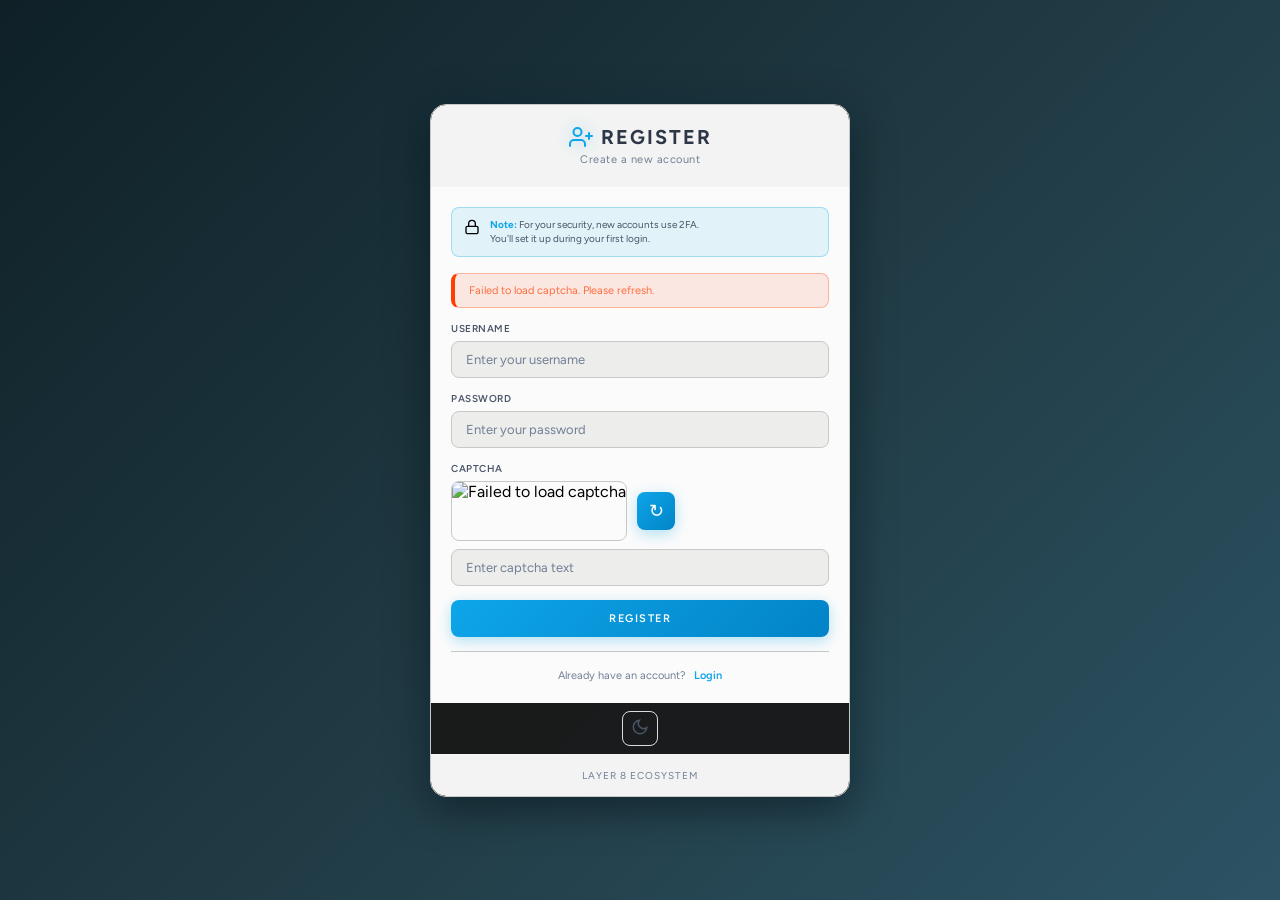
==== commit 7e66bd90: "Replace remaining hardcoded emoji icons with theme-aware SVG (shared components) Follow-up to the ea" ====
--- a/register/index.html
+++ b/register/index.html
@@ -30,7 +30,7 @@
             <div class="layer8d-register-header">
                 <img src="/l8ui/login/logo.gif" alt="Application Logo" class="app-logo" onerror="this.style.display='none'">
                 <div class="title-with-icon">
-                    <svg class="title-icon" viewBox="0 0 24 24" fill="none" stroke="white" stroke-width="2" stroke-linecap="round" stroke-linejoin="round">
+                    <svg class="title-icon" viewBox="0 0 24 24" fill="none" stroke="currentColor" stroke-width="2" stroke-linecap="round" stroke-linejoin="round">
                         <path d="M16 21v-2a4 4 0 0 0-4-4H5a4 4 0 0 0-4 4v2"></path>
                         <circle cx="8.5" cy="7" r="4"></circle>
                         <line x1="20" y1="8" x2="20" y2="14"></line>
@@ -45,7 +45,7 @@
             <div class="layer8d-register-form">
                 <!-- 2FA Notice -->
                 <div class="layer8d-tfa-notice">
-                    <span class="layer8d-tfa-notice-icon">&#128274;</span>
+                    <span class="layer8d-tfa-notice-icon"><svg viewBox="0 0 24 24" width="16" height="16" fill="none" stroke="currentColor" stroke-width="2" stroke-linecap="round" stroke-linejoin="round"><rect x="3" y="11" width="18" height="11" rx="2"/><path d="M7 11V7a5 5 0 0 1 10 0v4"/></svg></span>
                     <div class="layer8d-tfa-notice-text">
                         <strong>Note:</strong> For your security, new accounts use 2FA.<br>
                         You'll set it up during your first login.
--- a/shared/layer8d-theme-tokens.css
+++ b/shared/layer8d-theme-tokens.css
@@ -24,6 +24,13 @@
  *   --layer8d-primary          Accent color (buttons, links, focus)
  *   --layer8d-primary-dark     Accent hover/active state
  *   --layer8d-primary-light    Accent subtle backgrounds
+ *   --layer8d-on-primary       Text/icon color for content placed on a
+ *                              --layer8d-primary background (most themes'
+ *                              primary is dark/saturated enough for white
+ *                              text, but a theme is free to make primary a
+ *                              light color -- e.g. noir's near-white
+ *                              button -- so this must not be assumed to
+ *                              always be white)
  *   --layer8d-bg-white         Page/card background
  *   --layer8d-bg-light         Secondary background
  *   --layer8d-bg-input         Input field background
@@ -84,6 +91,7 @@
     --layer8d-primary: #0ea5e9;
     --layer8d-primary-dark: #0284c7;
     --layer8d-primary-light: #7dd3fc;
+    --layer8d-on-primary: #ffffff;
 
     /* Text Colors */
     --layer8d-text-dark: #2d3748;
@@ -593,6 +601,84 @@
     --layer8d-gray-light-text: #9ca3af;
 }
 
+/* ============================================ */
+/* NOIR MONOCHROME THEME                        */
+/* ============================================ */
+
+[data-theme="noir"] {
+    /* Primary Colors — near-white on near-black, no hue; the only real
+       color in the whole palette is the red status accent below. */
+    --layer8d-primary: #f2f2f6;
+    --layer8d-primary-dark: #cfcfd6;
+    --layer8d-primary-light: #b7b7c0;
+    --layer8d-on-primary: #0b0b0d;
+
+    /* Backgrounds — near-black neutrals */
+    --layer8d-bg-white: #141417;
+    --layer8d-bg-light: #0b0b0d;
+    --layer8d-bg-input: #1b1b1f;
+    --layer8d-bg-card: #141417;
+    --layer8d-bg-hover: #1b1b1f;
+
+    /* Text — off-white ink and muted grays */
+    --layer8d-text-dark: #ededf0;
+    --layer8d-text-label: #f2f2f6;
+    --layer8d-text-medium: #b7b7c0;
+    --layer8d-text-muted: #8a8a93;
+    --layer8d-text-light: #62626b;
+
+    /* Borders — cool dark grays */
+    --layer8d-border: #2a2a30;
+    --layer8d-border-dark: #4a4a54;
+
+    /* Shadows */
+    --layer8d-shadow-sm: 0 1px 2px rgba(0, 0, 0, 0.5);
+    --layer8d-shadow-md: 0 4px 6px rgba(0, 0, 0, 0.55);
+    --layer8d-shadow-lg: 0 8px 24px rgba(0, 0, 0, 0.55);
+
+    /* Focus Ring — white glow, not colored */
+    --layer8d-focus-ring: 0 0 0 3px rgba(242, 242, 246, 0.25);
+
+    /* Status Colors — Core: kept minimally legible (functional signals
+       still need to differ from each other and from body text), but
+       desaturated toward gray to stay in the monochrome family. Red is
+       the one real accent color, matching the reference palette. */
+    --layer8d-success: #7a9b7f;
+    --layer8d-success-bg: rgba(122, 155, 127, 0.15);
+    --layer8d-warning: #b39b6a;
+    --layer8d-warning-bg: rgba(179, 155, 106, 0.15);
+    --layer8d-error: #e06a6a;
+    --layer8d-error-bg: rgba(224, 106, 106, 0.15);
+    --layer8d-info: #8a8fa8;
+    --layer8d-info-bg: rgba(138, 143, 168, 0.12);
+
+    /* Section Header — subtle cool-gray gradient */
+    --layer8d-header-grad-start: #1b1b1f;
+    --layer8d-header-grad-mid: #16161a;
+    --layer8d-header-grad-end: #0b0b0d;
+    --layer8d-header-shadow: rgba(0, 0, 0, 0.5);
+
+    /* Semantic Status Colors */
+    --layer8d-green-light-bg: rgba(122, 155, 127, 0.2);
+    --layer8d-green-light-text: #a8c7ac;
+    --layer8d-green-bg: rgba(122, 155, 127, 0.15);
+    --layer8d-green-text: #9bbb9f;
+    --layer8d-red-bg: rgba(224, 106, 106, 0.2);
+    --layer8d-red-text: #eb9a9a;
+    --layer8d-yellow-bg: rgba(179, 155, 106, 0.2);
+    --layer8d-yellow-text: #d3bd8e;
+    --layer8d-orange-bg: rgba(224, 145, 106, 0.2);
+    --layer8d-orange-text: #e0ac8e;
+    --layer8d-blue-bg: rgba(138, 143, 168, 0.15);
+    --layer8d-blue-text: #b3b7c9;
+    --layer8d-indigo-bg: rgba(151, 143, 199, 0.15);
+    --layer8d-indigo-text: #c3bdda;
+    --layer8d-gray-bg: rgba(138, 138, 147, 0.2);
+    --layer8d-gray-text: #cacace;
+    --layer8d-gray-light-bg: rgba(138, 138, 147, 0.1);
+    --layer8d-gray-light-text: #a8a8b0;
+}
+
 /*
  * Theme Token Aliases
  *
--- a/shared/layer8d-theme.css
+++ b/shared/layer8d-theme.css
@@ -183,6 +183,12 @@
     color: var(--layer8d-info);
 }
 
+.layer8d-status-warning-high {
+    background: var(--layer8d-warning-bg);
+    color: var(--layer8d-error);
+    font-weight: 700;
+}
+
 /* ============================================ */
 /* TAGS */
 /* ============================================ */
@@ -228,7 +234,7 @@
 
 .layer8d-btn-primary {
     background: var(--layer8d-primary);
-    color: white;
+    color: var(--layer8d-on-primary, white);
     box-shadow: 0 2px 4px rgba(14, 165, 233, 0.2);
 }
 
--- a/register/layer8d-register.css
+++ b/register/layer8d-register.css
@@ -194,7 +194,7 @@
 
 .layer8d-btn-refresh {
     background: linear-gradient(135deg, var(--noc-cyan) 0%, var(--noc-cyan-dark) 100%);
-    color: white;
+    color: var(--layer8d-on-primary, white);
     border: none;
     border-radius: 8px;
     width: 38px;
@@ -228,7 +228,7 @@
     transition: all 0.3s ease;
     font-family: 'Figtree', sans-serif;
     background: linear-gradient(135deg, var(--noc-cyan) 0%, var(--noc-cyan-dark) 100%);
-    color: white;
+    color: var(--layer8d-on-primary, white);
     box-shadow: 0 4px 14px rgba(14, 165, 233, 0.3);
 }
 
